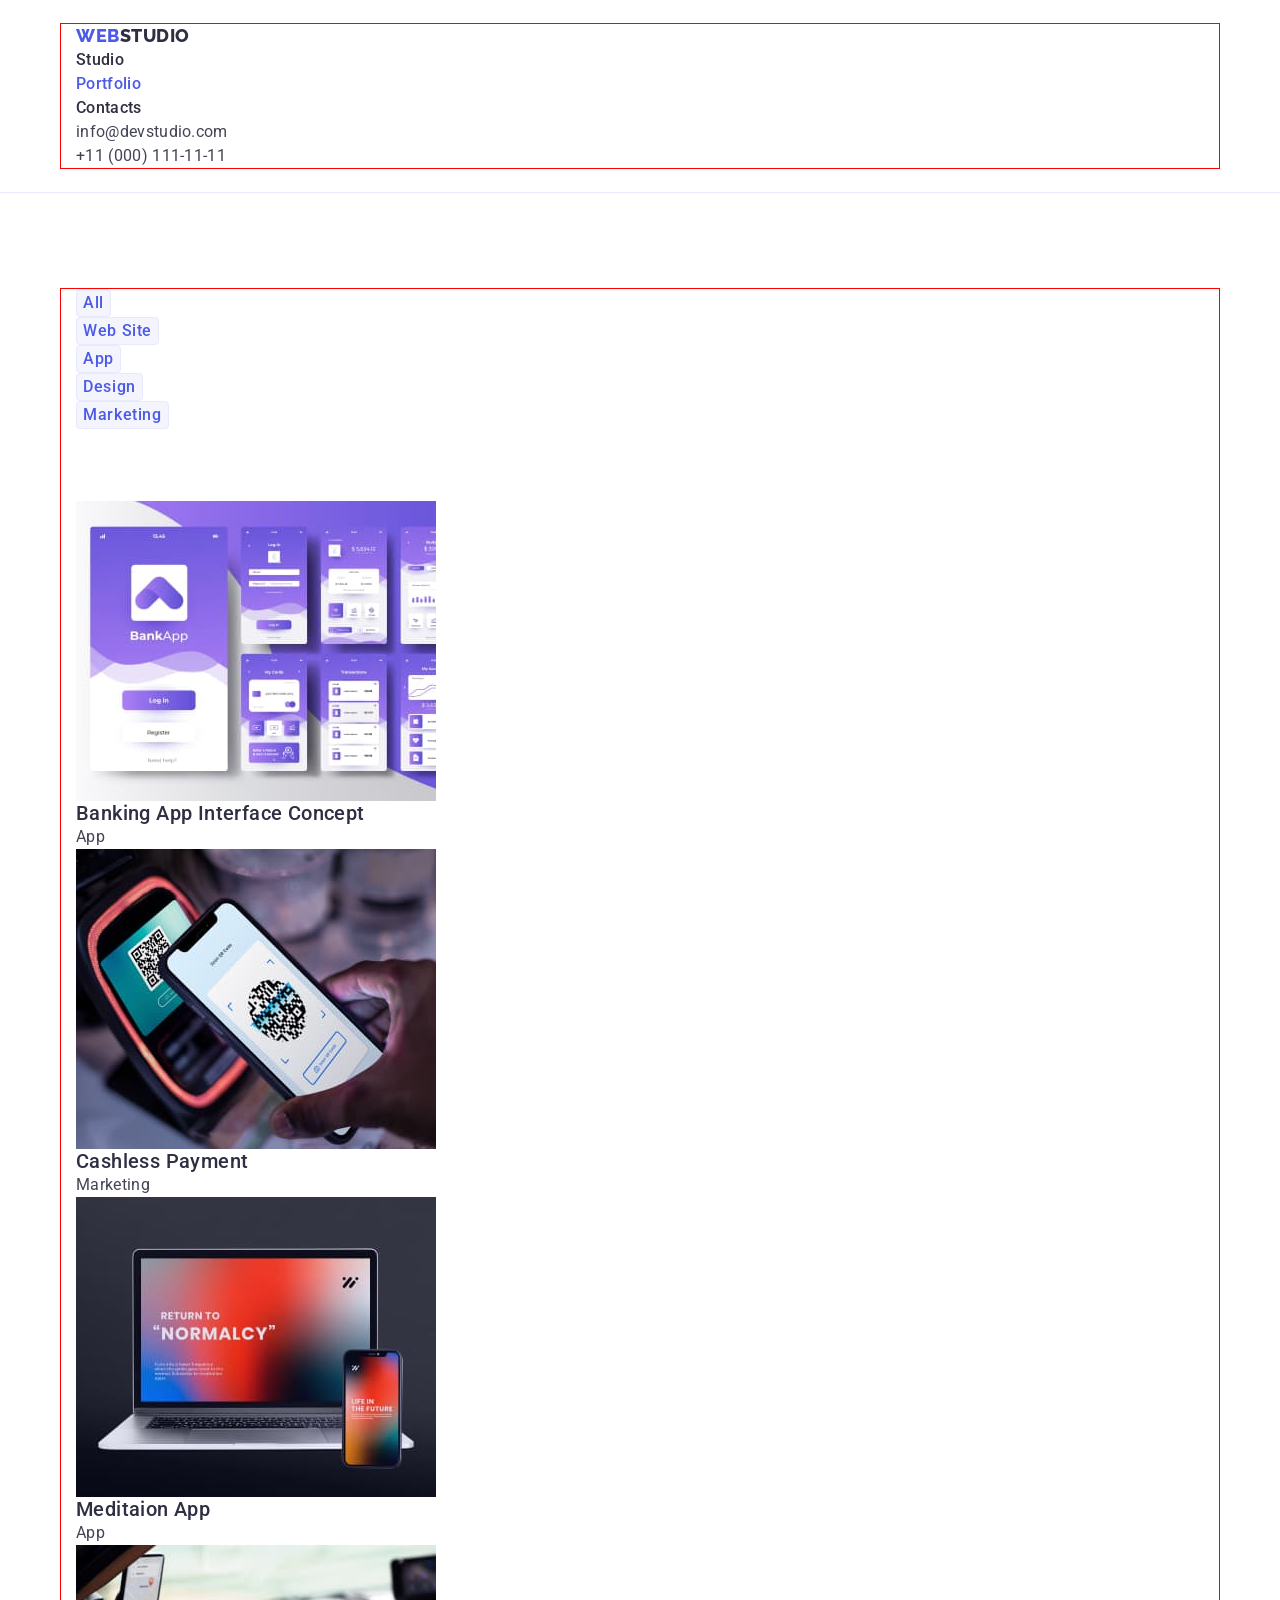
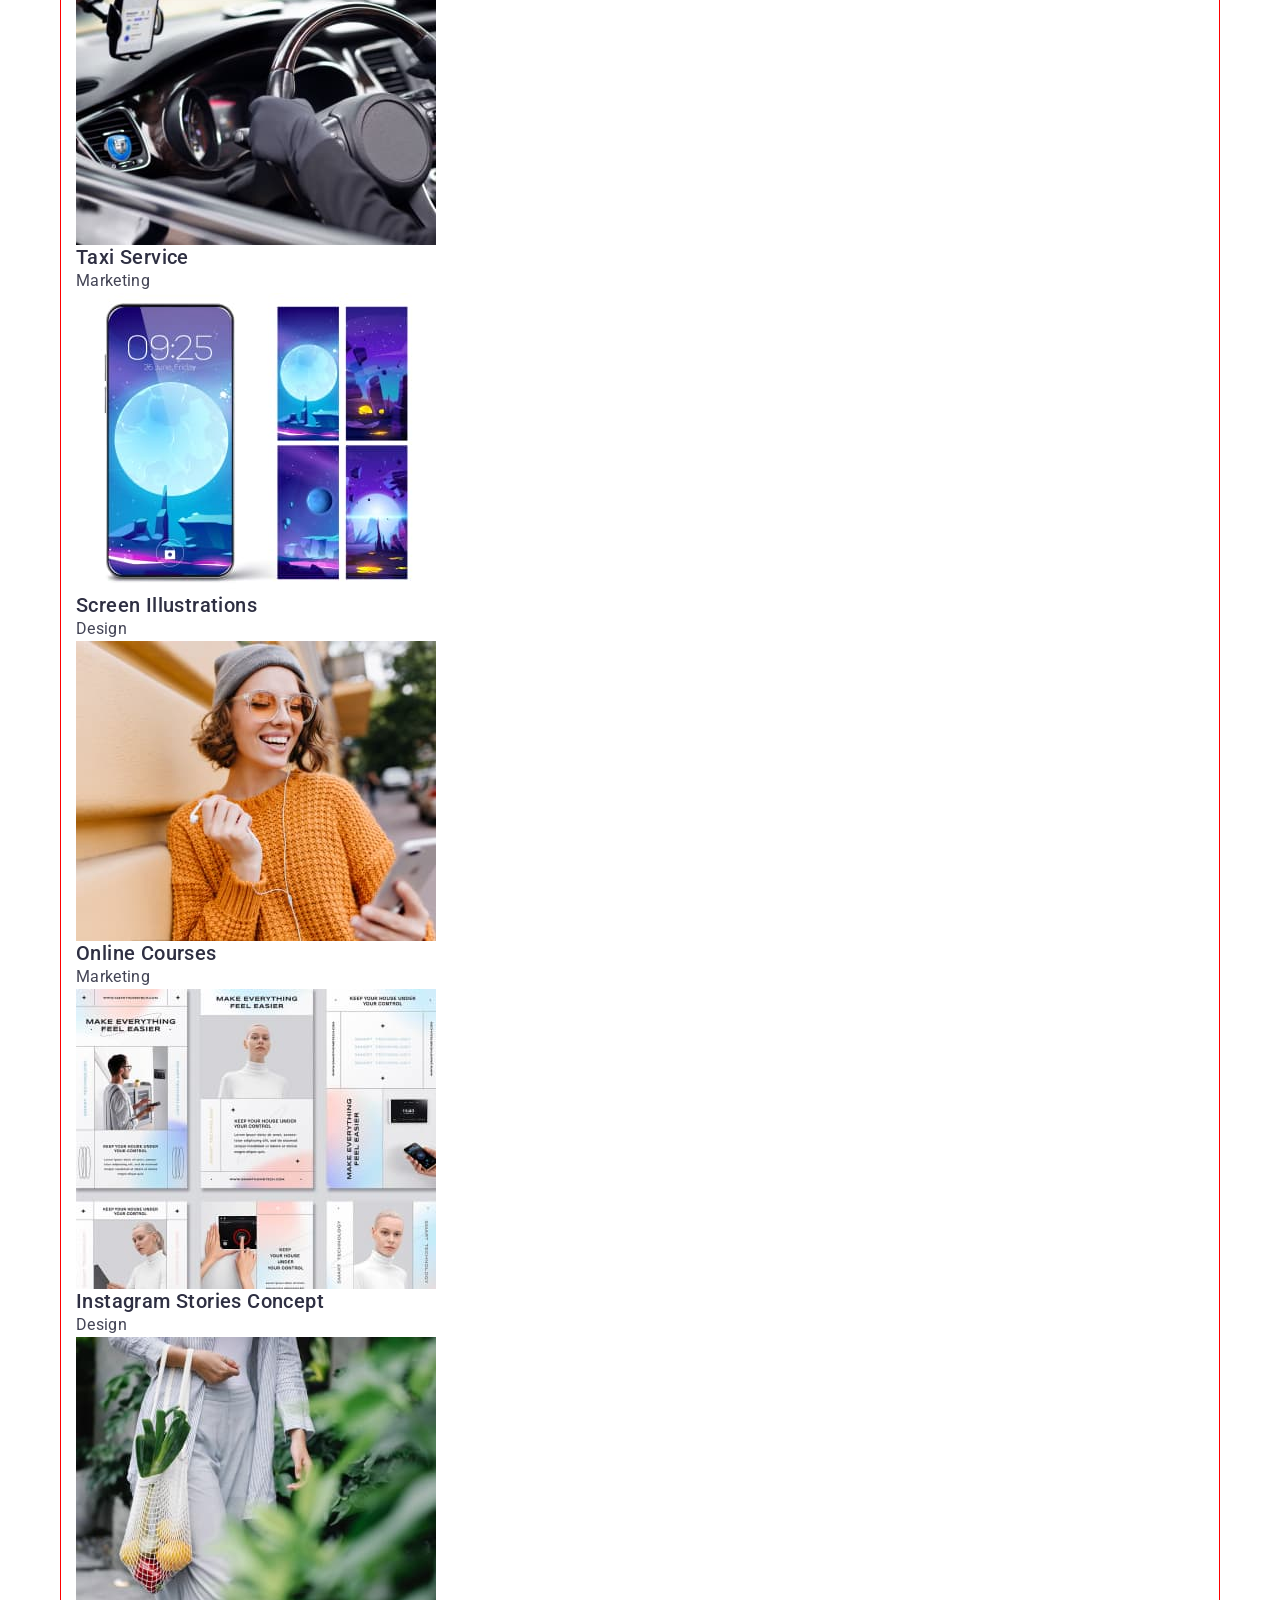
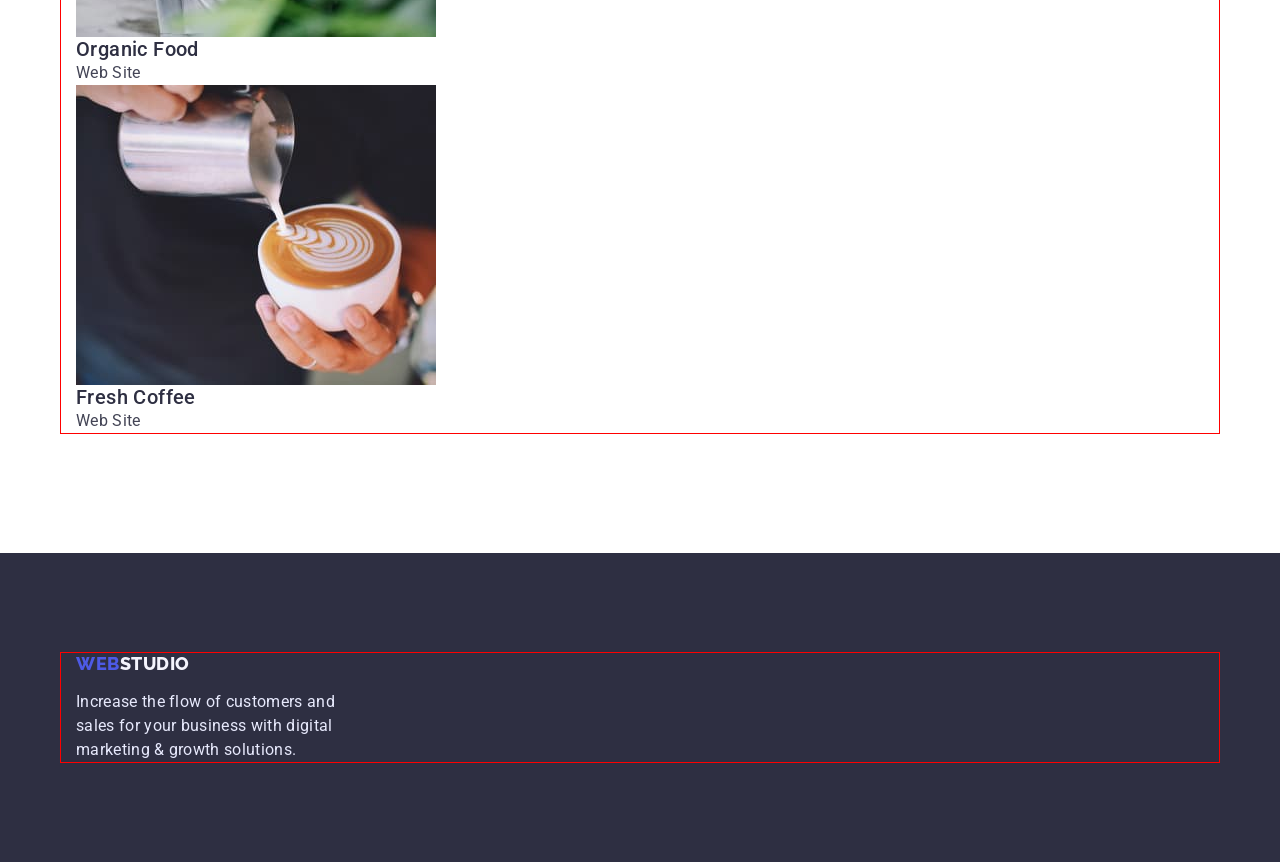
==== portfolio.html @ 13e4bba9 "create files" ====
<!DOCTYPE html>
<html lang="en">
  <head>
    <meta charset="UTF-8" />
    <meta http-equiv="X-UA-Compatible" content="IE=edge" />
    <meta name="viewport" content="width=device-width, initial-scale=1.0" />
    <title>Portfolio</title>
    <link rel="preconnect" href="https://fonts.googleapis.com" />
    <link rel="preconnect" href="https://fonts.gstatic.com" crossorigin />
    <link
      href="https://fonts.googleapis.com/css2?family=Raleway:wght@800&family=Roboto:wght@400;500;700;900&display=swap"
      rel="stylesheet"
    />
    <link
      rel="stylesheet"
      href="https://cdnjs.cloudflare.com/ajax/libs/modern-normalize/1.1.0/modern-normalize.min.css"
      integrity="sha512-wpPYUAdjBVSE4KJnH1VR1HeZfpl1ub8YT/NKx4PuQ5NmX2tKuGu6U/JRp5y+Y8XG2tV+wKQpNHVUX03MfMFn9Q=="
      crossorigin="anonymous"
      referrerpolicy="no-referrer"
    />
    <link rel="stylesheet" href="./css/styles.css" />
  </head>
  <body>
    <!-- Header -->
    <header class="header">
      <div class="container">
        <nav class="nav">
          <a href="./index.html" class="header-logo link">Web<span>Studio</span></a>
          <ul class="nav-list list">
            <li class="nav-item"><a href="./index.html" class="nav-item-link link">Studio</a></li>
            <li class="nav-item">
              <a href="./portfolio.html" class="nav-item-link link current">Portfolio</a>
            </li>
            <li class="nav-item"><a href="#" class="nav-item-link link">Contacts</a></li>
          </ul>
        </nav>
        <address class="header-contacts">
          <ul class="contacts-list list">
            <li class="contacts-item">
              <a href="mailto:info@devstudio.com" class="contacts-item-link link"
                >info@devstudio.com</a
              >
            </li>
            <li class="contacts-item">
              <a href="tel:+110001111111" class="contacts-item-link link">+11 (000) 111-11-11</a>
            </li>
          </ul>
        </address>
      </div>
    </header>

    <!-- Main -->
    <main>
      <!-- Our projects -->
      <section class="projects">
        <div class="container">
          <h1 class="visually-hidden">Our projects</h1>
          <!-- Filter -->
          <ul class="filter-list list">
            <li class="filter-item"><button type="button" class="filter-btn">All</button></li>
            <li><button type="button" class="filter-btn">Web Site</button></li>
            <li><button type="button" class="filter-btn">App</button></li>
            <li><button type="button" class="filter-btn">Design</button></li>
            <li><button type="button" class="filter-btn">Marketing</button></li>
          </ul>
  
          <!-- Projects -->
          <ul class="project-list list">
            <li class="project-item">
              <img src="./images/portfolio-1.jpg" alt="Banking App" width="360" height="300" />
              <h2 class="project-title">Banking App Interface Concept</h2>
              <p class="project-text">App</p>
            </li>
            <li class="project-item">
              <img
                src="./images/portfolio-2.jpg"
                alt="Cashless Payment from smartphone"
                width="360"
                height="300"
              />
              <h2 class="project-title">Cashless Payment</h2>
              <p class="project-text">Marketing</p>
            </li>
            <li class="project-item">
              <img
                src="./images/portfolio-3.jpg"
                alt="A laptop and a smartphone"
                width="360"
                height="300"
              />
              <h2 class="project-title">Meditaion App</h2>
              <p class="project-text">App</p>
            </li>
            <li class="project-item">
              <img
                src="./images/portfolio-4.jpg"
                alt="A man driving a car"
                width="360"
                height="300"
              />
              <h2 class="project-title">Taxi Service</h2>
              <p class="project-text">Marketing</p>
            </li>
            <li class="project-item">
              <img
                src="./images/portfolio-5.jpg"
                alt="A screen of a smartphone"
                width="360"
                height="300"
              />
              <h2 class="project-title">Screen Illustrations</h2>
              <p class="project-text">Design</p>
            </li>
            <li class="project-item">
              <img
                src="./images/portfolio-6.jpg"
                alt="A woman with a smartphone"
                width="360"
                height="300"
              />
              <h2 class="project-title">Online Courses</h2>
              <p class="project-text">Marketing</p>
            </li>
            <li class="project-item">
              <img src="./images/portfolio-7.jpg" alt="Instagram Stories" width="360" height="300" />
              <h2 class="project-title">Instagram Stories Concept</h2>
              <p class="project-text">Design</p>
            </li>
            <li class="project-item">
              <img
                src="./images/portfolio-8.jpg"
                alt="A woman with organic food"
                width="360"
                height="300"
              />
              <h2 class="project-title">Organic Food</h2>
              <p class="project-text">Web Site</p>
            </li>
            <li class="project-item">
              <img src="./images/portfolio-9.jpg" alt="A cup of coffee" width="360" height="300" />
              <h2 class="project-title">Fresh Coffee</h2>
              <p class="project-text">Web Site</p>
            </li>
          </ul>
        </div>
      </section>
    </main>

    <!-- Footer -->
    <footer class="footer">
      <div class="container">
        <a href="./index.html" class="footer-logo link">Web<span>Studio</span></a>
        <p class="footer-text">
          Increase the flow of customers and sales for your business with digital marketing & growth
          solutions.
        </p>
      </div>
    </footer>
  </body>
</html>
---- css/styles.css ----
:root {
  --brand-color: #4d5ae5;
  --primery-color: #2e2f42;
  --secondary-color: #434455;
  --white-color: #ffffff;
  --additional-color: #e7e9fc;
  --additional-light-color: #f4f4fd;

  --background-primary: #ffffff;
  --background-secondary: #f4f4fd;
  --background-accent: #2e2f42;
  --background-btn-accent: #404bbf;
}

body {
  font-family: "Roboto", sans-serif;
  font-size: 16px;
  font-weight: 500;
  color: var(--primery-color);
  background-color: var(--background-primary);
}

h1,
h2,
h3,
h4,
h5,
h6,
p {
  margin-top: 0;
  margin-bottom: 0;
}

ul,
ol {
  margin-top: 0;
  margin-bottom: 0;
  padding-left: 0;
}

img {
  display: block;
}

.container {
  max-width: 1158px;
  padding: 0 15px;
  margin: 0 auto;
  outline: 1px solid red;
}

.list {
  list-style: none;
}

.link {
  text-decoration: none;
}

.title {
  font-size: 36px;
  line-height: 1.11;
  letter-spacing: 0.02em;
  text-transform: capitalize;
}
.nav-item .current {
  color: var(--brand-color);
}
.visually-hidden {
  position: absolute;
  white-space: nowrap;
  width: 1px;
  height: 1px;
  overflow: hidden;
  border: 0;
  padding: 0;
  clip: rect(0 0 0 0);
  clip-path: inset(50%);
  margin: -1px;
}

/* WEBSTUDIO PAGE */
/* Header */
.header {
  padding-top: 24px;
  padding-bottom: 24px;
  border-bottom: 1px solid var(--additional-color);
}
.nav {
}
.header-logo {
  font-family: "Raleway";
  font-weight: 800;
  font-size: 18px;
  line-height: 1.33;
  letter-spacing: 0.03em;
  text-transform: uppercase;
  color: var(--brand-color);
}
.header-logo span {
  color: var(--primery-color);
}
.nav-list {
}
.nav-item {
}
.nav-item-link {
  line-height: 1.5;
  letter-spacing: 0.02em;
  color: var(--primery-color);
}
.nav-item-link:hover,
.nav-item-link:focus {
  color: var(--background-btn-accent);
}

.header-contacts {
  font-style: normal;
}
.contacts-list {
}
.contacts-item-link {
  font-weight: 400;
  line-height: 1.5;
  letter-spacing: 0.02em;
  color: var(--secondary-color);
}
.contacts-item-link:hover,
.contacts-item-link:focus {
  color: var(--background-btn-accent);
}

/* Hero */
.hero {
  padding-top: 188px;
  padding-bottom: 188px;
  background-color: var(--background-accent);
}
.hero-title {
  margin-bottom: 48px;
  font-size: 56px;
  line-height: 1.07;
  letter-spacing: 0.02em;
  text-transform: capitalize;
  color: var(--white-color);
}
.hero-title span {
  text-transform: none;
}
.hero-btn {
  padding: 16px 32px;
  cursor: pointer;
  font-family: inherit;
  font-weight: 500;
  font-size: 16px;
  line-height: 1.5;
  letter-spacing: 0.04em;
  color: var(--white-color);
  background-color: var(--brand-color);
  box-shadow: 0px 4px 4px rgba(0, 0, 0, 0.15);
  border-radius: 4px;
}
.hero-btn:hover,
.hero-btn:focus {
  background-color: var(--background-btn-accent);
}

/* About us */
.about {
  padding-top: 120px;
  padding-bottom: 120px;
}
.about-title {
}

.about-list {
}
.list {
}
.about-item {
}
.about-subtitle {
  margin-bottom: 8px;
  font-weight: 500;
  font-size: 20px;
  line-height: 1.2;
  letter-spacing: 0.02em;
}
.about-text {
  font-weight: 400;
  line-height: 1.5;
  letter-spacing: 0.02em;
  color: var(--secondary-color);
}

/* Our work */
.feature {
  padding-top: 120px;
  padding-bottom: 120px;
}
.feature-title {
}
.feature-list {
}
.feature-item {
}

/* Our team */
.team {
  padding-top: 120px;
  padding-bottom: 120px;
  background-color: var(--background-secondary);
}
.team-title {
}
.team-list {
  
}
.team-item {
  background-color: var(--background-primary);outline: 1px solid red;
}
.team-subtitle {
  margin-bottom: 8px;
  font-weight: 500;
  font-size: 20px;
  line-height: 1.2;
  letter-spacing: 0.02em;
}
.team-text {
  font-weight: 400;
  line-height: 1.5;
  letter-spacing: 0.02em;
  color: var(--secondary-color);
}

/* Footer */
.footer {
  padding-top: 100px;
  padding-bottom: 100px;
  background-color: var(--background-accent);
}
.footer-logo {
  
  font-family: "Raleway";
  font-weight: 800;
  font-size: 18px;
  line-height: 1.17;
  letter-spacing: 0.03em;
  text-transform: uppercase;
  color: var(--brand-color);
}
.footer-logo span {
  color: var(--additional-light-color);
}

.footer-text {
  margin-top: 16px;
  max-width: 264px;
  font-weight: 400;
  line-height: 1.5;
  letter-spacing: 0.02em;
  color: var(--additional-color);
}

/* PORTFOLIO PAGE */

/* Our projects */
.projects {
  padding-top: 96px;
  padding-bottom: 120px;
}
.filter-list {
  margin-bottom: 72px;
}
.filter-item {
}
.filter-btn {
  cursor: pointer;
  font-family: inherit;
  font-weight: 500;
  font-size: 16px;
  line-height: 1.5;
  display: flex;
  align-items: center;
  text-align: center;
  letter-spacing: 0.04em;
  color: var(--brand-color);
  background-color: var(--additional-light-color);
  border: 1px solid var(--additional-color);
  border-radius: 4px;
}
.filter-btn:hover,
.filter-btn:focus {
  color: var(--white-color);
  background-color: var(--background-btn-accent);
  box-shadow: 0px 3px 1px rgba(0, 0, 0, 0.1), 0px 2px 1px rgba(0, 0, 0, 0.08),
    0px 2px 2px rgba(0, 0, 0, 0.12);
}
.project-list {
}
.project-item {
}
.project-title {
  font-weight: 500;
  font-size: 20px;
  line-height: 1.2;
  letter-spacing: 0.02em;
}
.project-text {
  font-weight: 400;
  font-size: 16px;
  line-height: 1.5;
  letter-spacing: 0.02em;
  color: var(--secondary-color);
}
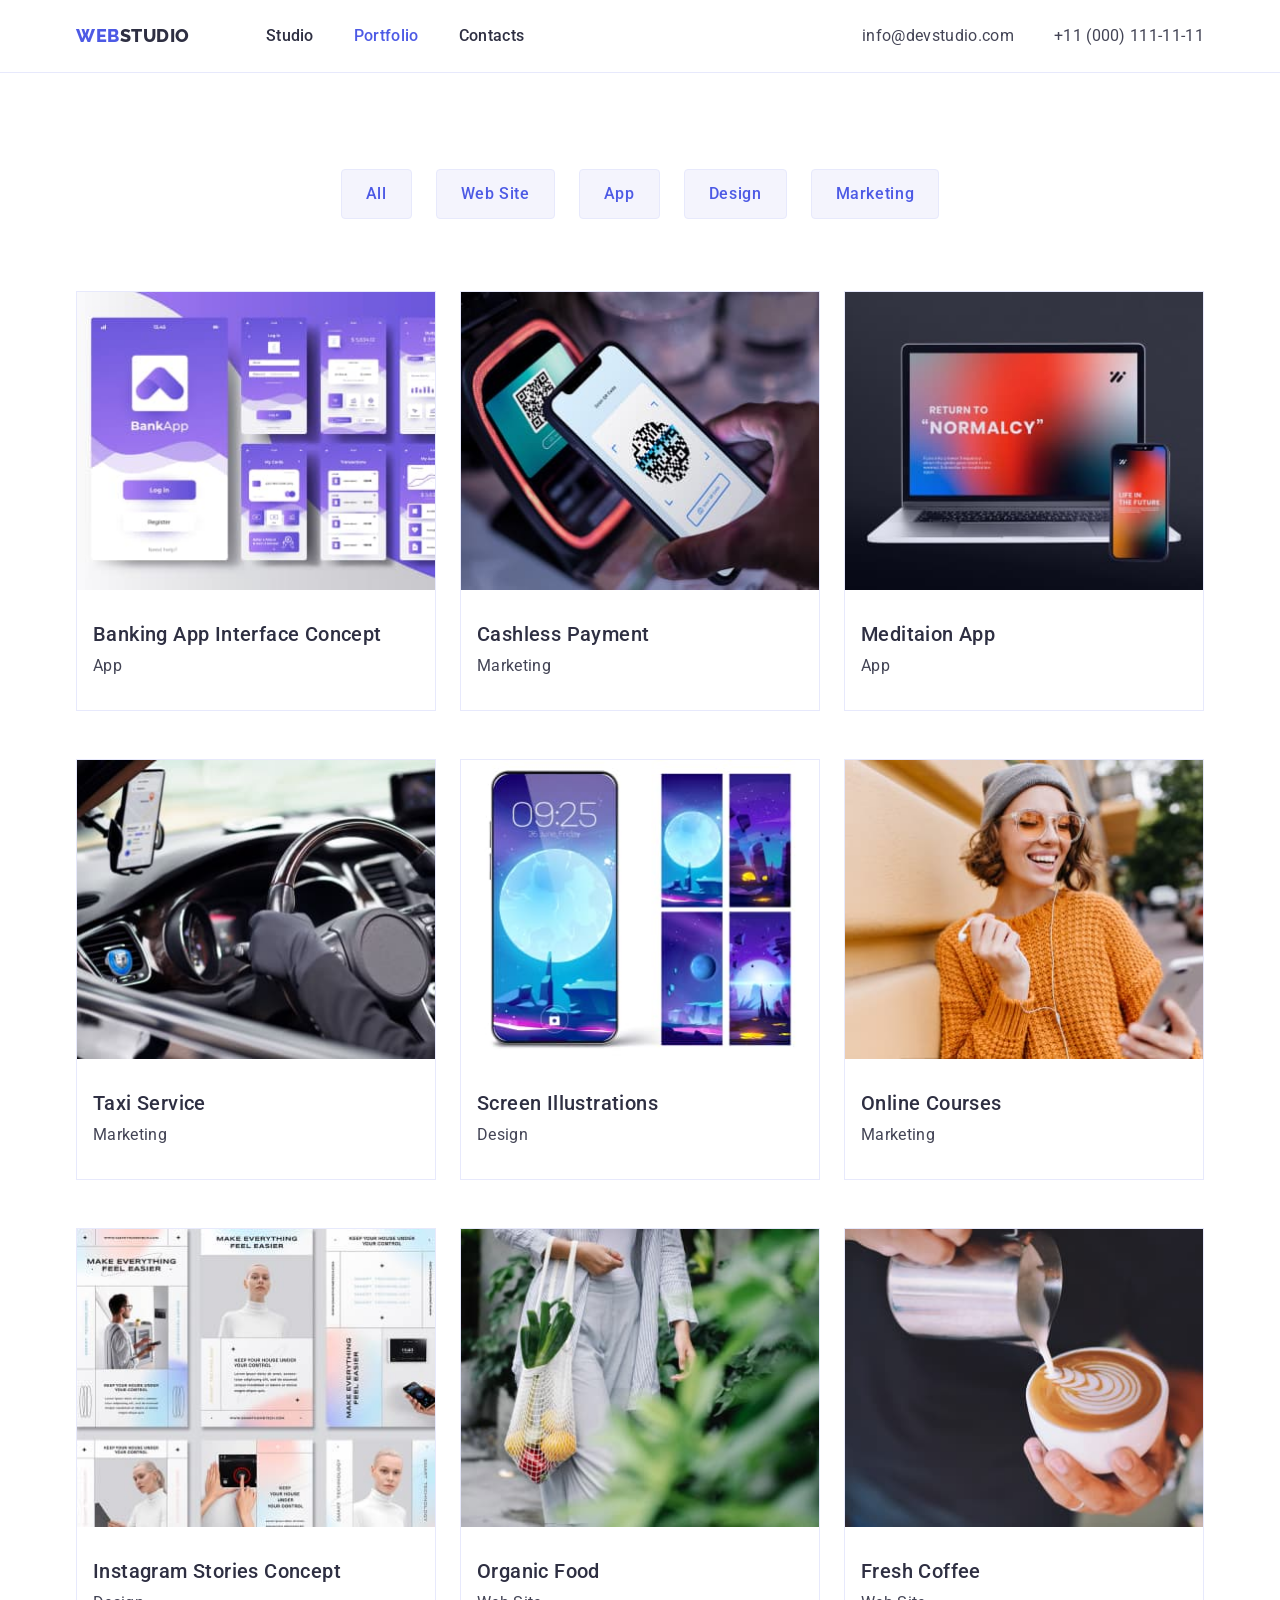
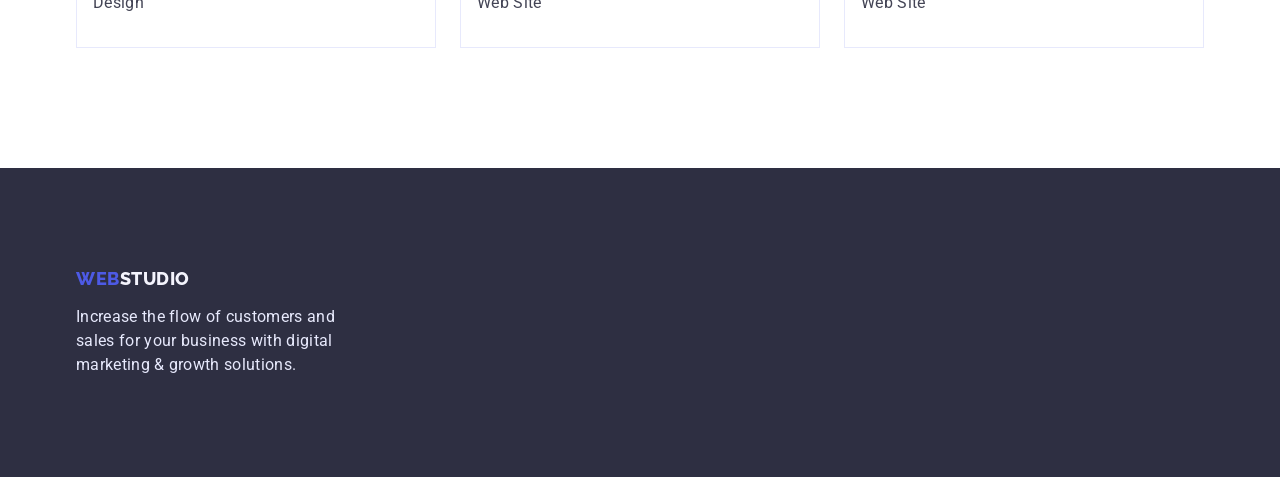
==== commit 61a58a67: "update files" ====
--- a/portfolio.html
+++ b/portfolio.html
@@ -23,7 +23,7 @@
   <body>
     <!-- Header -->
     <header class="header">
-      <div class="container">
+      <div class="container header-container">
         <nav class="nav">
           <a href="./index.html" class="header-logo link">Web<span>Studio</span></a>
           <ul class="nav-list list">
@@ -58,88 +58,153 @@
           <!-- Filter -->
           <ul class="filter-list list">
             <li class="filter-item"><button type="button" class="filter-btn">All</button></li>
-            <li><button type="button" class="filter-btn">Web Site</button></li>
-            <li><button type="button" class="filter-btn">App</button></li>
-            <li><button type="button" class="filter-btn">Design</button></li>
-            <li><button type="button" class="filter-btn">Marketing</button></li>
-          </ul>
-  
+            <li class="filter-item"><button type="button" class="filter-btn">Web Site</button></li>
+            <li class="filter-item"><button type="button" class="filter-btn">App</button></li>
+            <li class="filter-item"><button type="button" class="filter-btn">Design</button></li>
+            <li class="filter-item"><button type="button" class="filter-btn">Marketing</button></li>
+          </ul>
+
           <!-- Projects -->
           <ul class="project-list list">
             <li class="project-item">
-              <img src="./images/portfolio-1.jpg" alt="Banking App" width="360" height="300" />
-              <h2 class="project-title">Banking App Interface Concept</h2>
-              <p class="project-text">App</p>
-            </li>
-            <li class="project-item">
-              <img
-                src="./images/portfolio-2.jpg"
-                alt="Cashless Payment from smartphone"
-                width="360"
-                height="300"
-              />
-              <h2 class="project-title">Cashless Payment</h2>
-              <p class="project-text">Marketing</p>
-            </li>
-            <li class="project-item">
-              <img
-                src="./images/portfolio-3.jpg"
-                alt="A laptop and a smartphone"
-                width="360"
-                height="300"
-              />
-              <h2 class="project-title">Meditaion App</h2>
-              <p class="project-text">App</p>
-            </li>
-            <li class="project-item">
-              <img
-                src="./images/portfolio-4.jpg"
-                alt="A man driving a car"
-                width="360"
-                height="300"
-              />
-              <h2 class="project-title">Taxi Service</h2>
-              <p class="project-text">Marketing</p>
-            </li>
-            <li class="project-item">
-              <img
-                src="./images/portfolio-5.jpg"
-                alt="A screen of a smartphone"
-                width="360"
-                height="300"
-              />
-              <h2 class="project-title">Screen Illustrations</h2>
-              <p class="project-text">Design</p>
-            </li>
-            <li class="project-item">
-              <img
-                src="./images/portfolio-6.jpg"
-                alt="A woman with a smartphone"
-                width="360"
-                height="300"
-              />
-              <h2 class="project-title">Online Courses</h2>
-              <p class="project-text">Marketing</p>
-            </li>
-            <li class="project-item">
-              <img src="./images/portfolio-7.jpg" alt="Instagram Stories" width="360" height="300" />
-              <h2 class="project-title">Instagram Stories Concept</h2>
-              <p class="project-text">Design</p>
-            </li>
-            <li class="project-item">
-              <img
-                src="./images/portfolio-8.jpg"
-                alt="A woman with organic food"
-                width="360"
-                height="300"
-              />
-              <h2 class="project-title">Organic Food</h2>
-              <p class="project-text">Web Site</p>
-            </li>
-            <li class="project-item">
-              <img src="./images/portfolio-9.jpg" alt="A cup of coffee" width="360" height="300" />
-              <h2 class="project-title">Fresh Coffee</h2>
-              <p class="project-text">Web Site</p>
+              <div class="card">
+                <div class="card-thumb">
+                  <img src="./images/portfolio-1.jpg" alt="Banking App" width="360" height="300" />
+                </div>
+
+                <div class="card-content">
+                  <h2 class="project-title">Banking App Interface Concept</h2>
+                  <p class="project-text">App</p>
+                </div>
+              </div>
+            </li>
+            <li class="project-item">
+              <div class="card">
+                <div class="card-thumb">
+                  <img
+                    src="./images/portfolio-2.jpg"
+                    alt="Cashless Payment from smartphone"
+                    width="360"
+                    height="300"
+                  />
+                </div>
+                <div class="card-content">
+                  <h2 class="project-title">Cashless Payment</h2>
+                  <p class="project-text">Marketing</p>
+                </div>
+              </div>
+            </li>
+            <li class="project-item">
+              <div class="card">
+                <div class="card-thumb">
+                  <img
+                    src="./images/portfolio-3.jpg"
+                    alt="A laptop and a smartphone"
+                    width="360"
+                    height="300"
+                  />
+                </div>
+                <div class="card-content">
+                  <h2 class="project-title">Meditaion App</h2>
+                  <p class="project-text">App</p>
+                </div>
+              </div>
+            </li>
+            <li class="project-item">
+              <div class="card">
+                <div class="card-thumb">
+                  <img
+                    src="./images/portfolio-4.jpg"
+                    alt="A man driving a car"
+                    width="360"
+                    height="300"
+                  />
+                </div>
+                <div class="card-content">
+                  <h2 class="project-title">Taxi Service</h2>
+                  <p class="project-text">Marketing</p>
+                </div>
+              </div>
+            </li>
+            <li class="project-item">
+              <div class="card">
+                <div class="card-thumb">
+                  <img
+                    src="./images/portfolio-5.jpg"
+                    alt="A screen of a smartphone"
+                    width="360"
+                    height="300"
+                  />
+                </div>
+                <div class="card-content">
+                  <h2 class="project-title">Screen Illustrations</h2>
+                  <p class="project-text">Design</p>
+                </div>
+              </div>
+            </li>
+            <li class="project-item">
+              <div class="card">
+                <div class="card-thumb">
+                  <img
+                    src="./images/portfolio-6.jpg"
+                    alt="A woman with a smartphone"
+                    width="360"
+                    height="300"
+                  />
+                </div>
+                <div class="card-content">
+                  <h2 class="project-title">Online Courses</h2>
+                  <p class="project-text">Marketing</p>
+                </div>
+              </div>
+            </li>
+            <li class="project-item">
+              <div class="card">
+                <div class="card-thumb">
+                  <img
+                    src="./images/portfolio-7.jpg"
+                    alt="Instagram Stories"
+                    width="360"
+                    height="300"
+                  />
+                </div>
+                <div class="card-content">
+                  <h2 class="project-title">Instagram Stories Concept</h2>
+                  <p class="project-text">Design</p>
+                </div>
+              </div>
+            </li>
+            <li class="project-item">
+              <div class="card">
+                <div class="card-thumb">
+                  <img
+                    src="./images/portfolio-8.jpg"
+                    alt="A woman with organic food"
+                    width="360"
+                    height="300"
+                  />
+                </div>
+                <div class="card-content">
+                  <h2 class="project-title">Organic Food</h2>
+                  <p class="project-text">Web Site</p>
+                </div>
+              </div>
+            </li>
+            <li class="project-item">
+              <div class="card">
+                <div class="card-thumb">
+                  <img
+                    src="./images/portfolio-9.jpg"
+                    alt="A cup of coffee"
+                    width="360"
+                    height="300"
+                  />
+                </div>
+                <div class="card-content">
+                  <h2 class="project-title">Fresh Coffee</h2>
+                  <p class="project-text">Web Site</p>
+                </div>
+              </div>
             </li>
           </ul>
         </div>
--- a/css/styles.css
+++ b/css/styles.css
@@ -10,6 +10,8 @@
   --background-secondary: #f4f4fd;
   --background-accent: #2e2f42;
   --background-btn-accent: #404bbf;
+
+  --project-list-gap: 24px;
 }
 
 body {
@@ -40,13 +42,14 @@
 
 img {
   display: block;
+  max-width: 100%;
+  height: auto;
 }
 
 .container {
   max-width: 1158px;
   padding: 0 15px;
   margin: 0 auto;
-  outline: 1px solid red;
 }
 
 .list {
@@ -86,9 +89,16 @@
   padding-bottom: 24px;
   border-bottom: 1px solid var(--additional-color);
 }
+.header-container {
+  display: flex;
+  align-items: center;
+}
 .nav {
+  display: flex;
+  align-items: center;
 }
 .header-logo {
+  margin-right: 76px;
   font-family: "Raleway";
   font-weight: 800;
   font-size: 18px;
@@ -101,8 +111,11 @@
   color: var(--primery-color);
 }
 .nav-list {
-}
-.nav-item {
+  display: flex;
+  align-items: center;
+}
+.nav-item:not(:last-child) {
+  margin-right: 40px;
 }
 .nav-item-link {
   line-height: 1.5;
@@ -115,9 +128,15 @@
 }
 
 .header-contacts {
+  margin-left: auto;
   font-style: normal;
 }
 .contacts-list {
+  display: flex;
+  align-items: center;
+}
+.contacts-item:not(:last-child) {
+  margin-right: 40px;
 }
 .contacts-item-link {
   font-weight: 400;
@@ -135,9 +154,11 @@
   padding-top: 188px;
   padding-bottom: 188px;
   background-color: var(--background-accent);
+  text-align: center;
 }
 .hero-title {
   margin-bottom: 48px;
+
   font-size: 56px;
   line-height: 1.07;
   letter-spacing: 0.02em;
@@ -157,8 +178,10 @@
   letter-spacing: 0.04em;
   color: var(--white-color);
   background-color: var(--brand-color);
+  border: transparent;
   box-shadow: 0px 4px 4px rgba(0, 0, 0, 0.15);
   border-radius: 4px;
+  /* text-align: center; */
 }
 .hero-btn:hover,
 .hero-btn:focus {
@@ -174,11 +197,18 @@
 }
 
 .about-list {
-}
-.list {
-}
+  display: flex;
+  justify-content: center;
+}
+
 .about-item {
-}
+  flex-basis: calc((100%-3 * 24px) / 4);
+}
+
+.about-item:not(:last-child) {
+  margin-right: 24px;
+}
+
 .about-subtitle {
   margin-bottom: 8px;
   font-weight: 500;
@@ -199,10 +229,18 @@
   padding-bottom: 120px;
 }
 .feature-title {
+  margin-bottom: 72px;
+  text-align: center;
 }
 .feature-list {
+  display: flex;
+  justify-content: center;
 }
 .feature-item {
+  flex-basis: calc((100%-2 * 24px) / 3);
+}
+.feature-item:not(:last-child) {
+  margin-right: 24px;
 }
 
 /* Our team */
@@ -212,12 +250,28 @@
   background-color: var(--background-secondary);
 }
 .team-title {
+  margin-bottom: 72px;
+  text-align: center;
 }
 .team-list {
-  
+  display: flex;
+  justify-content: center;
 }
 .team-item {
-  background-color: var(--background-primary);outline: 1px solid red;
+  flex-basis: calc((100%-3 * 24px) / 4);
+  background-color: var(--background-primary);
+  box-shadow: 0px 1px 6px rgba(46, 47, 66, 0.08), 0px 1px 1px rgba(46, 47, 66, 0.16),
+    0px 2px 1px rgba(46, 47, 66, 0.08);
+  border-radius: 0px 0px 4px 4px;
+}
+
+.team-item:not(:last-child) {
+  margin-right: 24px;
+}
+
+.team-card-content {
+  padding: 32px 16px;
+  text-align: center;
 }
 .team-subtitle {
   margin-bottom: 8px;
@@ -240,7 +294,8 @@
   background-color: var(--background-accent);
 }
 .footer-logo {
-  
+  display: inline-block;
+  margin-bottom: 16px;
   font-family: "Raleway";
   font-weight: 800;
   font-size: 18px;
@@ -254,7 +309,6 @@
 }
 
 .footer-text {
-  margin-top: 16px;
   max-width: 264px;
   font-weight: 400;
   line-height: 1.5;
@@ -271,10 +325,14 @@
 }
 .filter-list {
   margin-bottom: 72px;
-}
-.filter-item {
+  display: flex;
+  justify-content: center;
+}
+.filter-item:not(:last-child) {
+  margin-right: 24px;
 }
 .filter-btn {
+  padding: 12px 24px;
   cursor: pointer;
   font-family: inherit;
   font-weight: 500;
@@ -297,10 +355,29 @@
     0px 2px 2px rgba(0, 0, 0, 0.12);
 }
 .project-list {
-}
-.project-item {
+  padding: 0;
+  margin: 0;
+  display: flex;
+  flex-wrap: wrap;
+  margin-left: calc(-1 * var(--project-list-gap));
+  margin-bottom: -48px;
+}
+
+.project-list > .project-item {
+  flex-basis: calc(100% / 3 - var(--project-list-gap));
+  margin-left: var(--project-list-gap);
+  margin-bottom: 48px;
+}
+.card {
+  border: 1px solid var(--additional-color);
+}
+.card-content {
+  padding-top: 32px;
+  padding-bottom: 32px;
+  padding-left: 16px;
 }
 .project-title {
+  margin-bottom: 8px;
   font-weight: 500;
   font-size: 20px;
   line-height: 1.2;
